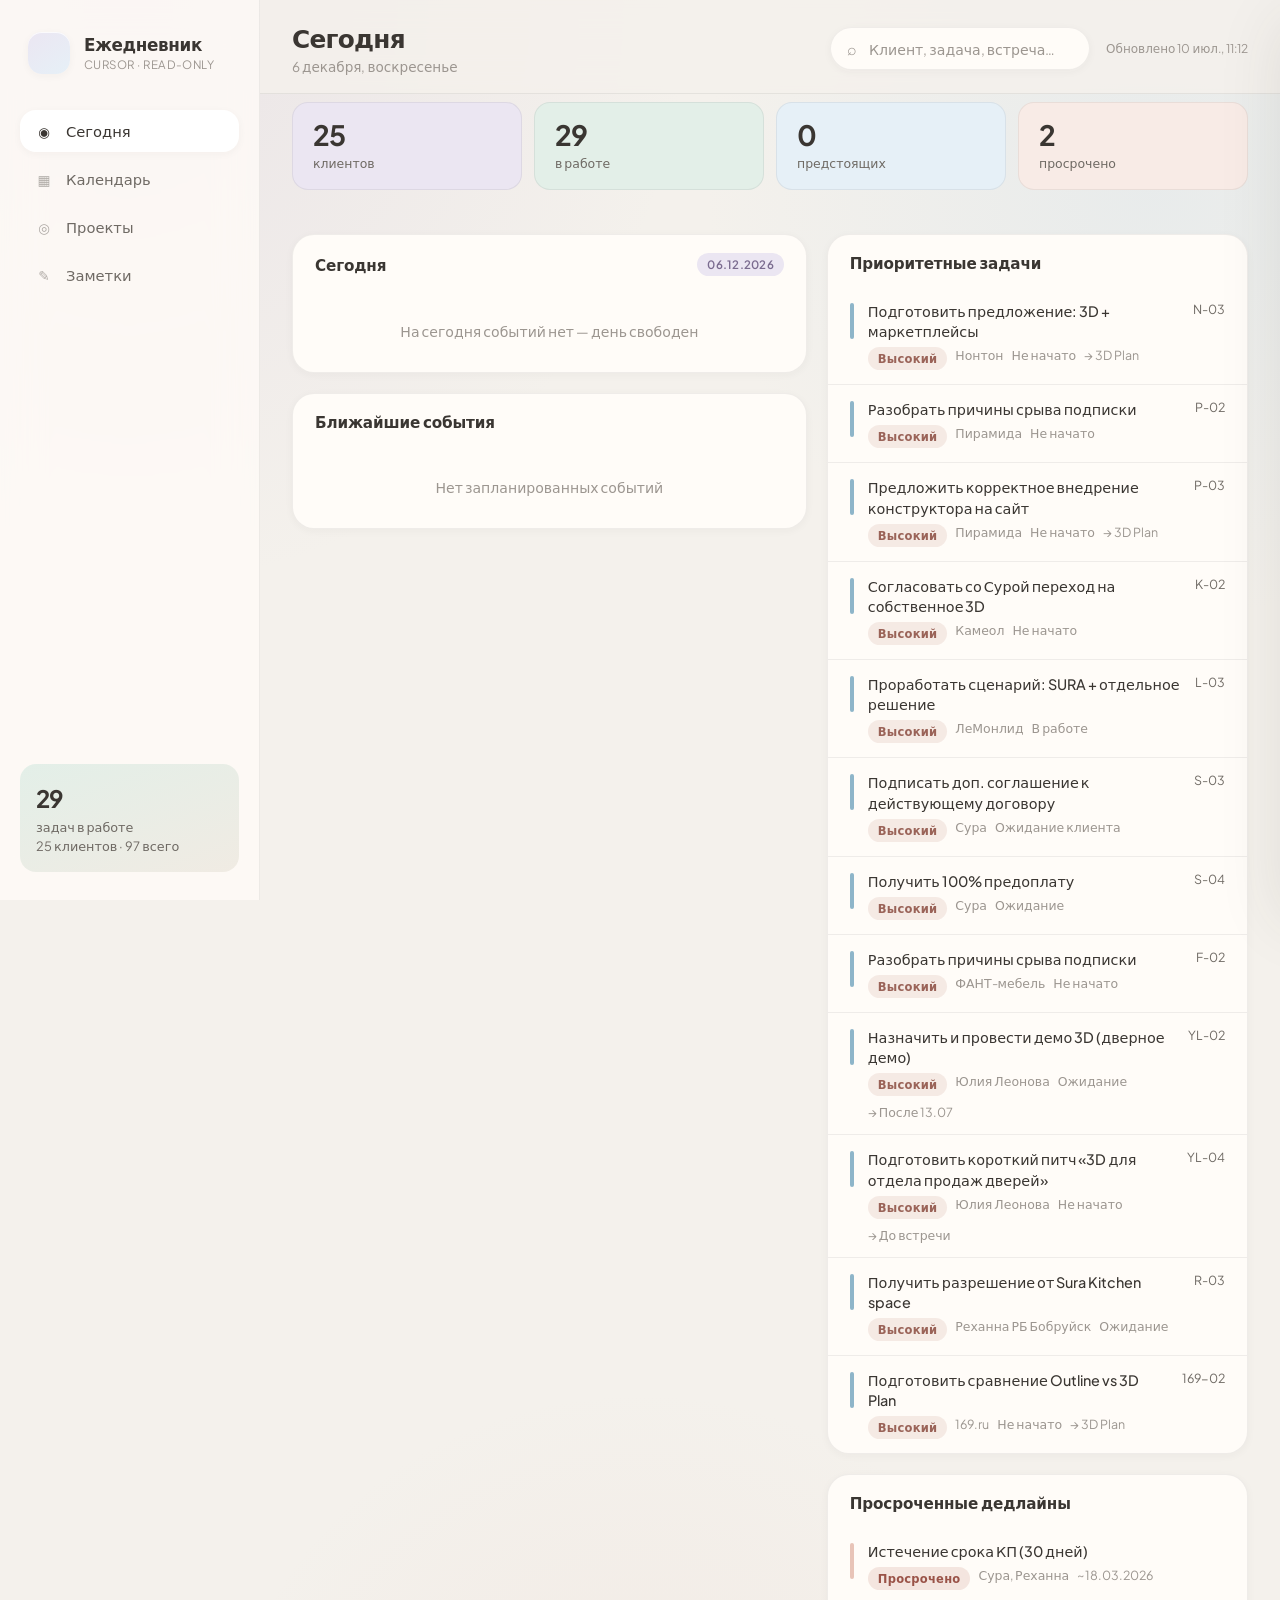
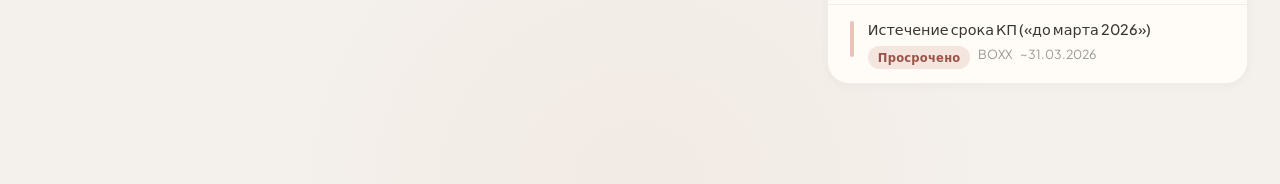
==== web/index.html @ 8e59b4fe "Initial commit: Ежедневник MVP Read-only dashboard for tasks and calendar across CURSOR projects. In" ====
<!DOCTYPE html>
<html lang="ru">
<head>
  <meta charset="UTF-8">
  <meta name="viewport" content="width=device-width, initial-scale=1.0">
  <meta name="description" content="Ежедневник — единый обзор задач и встреч по всем проектам CURSOR">
  <title>Ежедневник</title>
  <link rel="preconnect" href="https://fonts.googleapis.com">
  <link rel="preconnect" href="https://fonts.gstatic.com" crossorigin>
  <link href="https://fonts.googleapis.com/css2?family=Plus+Jakarta+Sans:ital,wght@0,400;0,500;0,600;0,700;1,400&display=swap" rel="stylesheet">
  <link rel="stylesheet" href="styles.css">
</head>
<body>
  <div class="app" id="app">
    <aside class="sidebar" aria-label="Навигация">
      <div class="sidebar__brand">
        <div class="brand-mark" aria-hidden="true"></div>
        <div>
          <p class="brand-title">Ежедневник</p>
          <p class="brand-sub">CURSOR · read-only</p>
        </div>
      </div>

      <nav class="sidebar__nav" id="nav">
        <button class="nav-item is-active" data-view="today">
          <span class="nav-icon" aria-hidden="true">◉</span>
          Сегодня
        </button>
        <button class="nav-item" data-view="calendar">
          <span class="nav-icon" aria-hidden="true">▦</span>
          Календарь
        </button>
        <button class="nav-item" data-view="projects">
          <span class="nav-icon" aria-hidden="true">◎</span>
          Проекты
        </button>
        <button class="nav-item" data-view="notes">
          <span class="nav-icon" aria-hidden="true">✎</span>
          Заметки
        </button>
      </nav>

      <div class="sidebar__stats" id="sidebar-stats"></div>
    </aside>

    <div class="main">
      <header class="topbar">
        <div class="topbar__left">
          <button class="menu-toggle" id="menu-toggle" aria-label="Меню">☰</button>
          <div>
            <h1 class="page-title" id="page-title">Сегодня</h1>
            <p class="page-date" id="page-date"></p>
          </div>
        </div>
        <div class="topbar__right">
          <label class="search" aria-label="Поиск">
            <span class="search-icon" aria-hidden="true">⌕</span>
            <input type="search" id="search" placeholder="Клиент, задача, встреча…" autocomplete="off">
          </label>
          <p class="sync-time" id="sync-time"></p>
        </div>
      </header>

      <main class="content" id="content">
        <div class="loader" id="loader">
          <div class="loader__orb"></div>
          <p>Загружаем планы…</p>
        </div>
      </main>
    </div>

    <nav class="bottom-nav" id="bottom-nav" aria-label="Мобильная навигация">
      <button class="bottom-nav__item is-active" data-view="today">Сегодня</button>
      <button class="bottom-nav__item" data-view="calendar">Календарь</button>
      <button class="bottom-nav__item" data-view="projects">Проекты</button>
      <button class="bottom-nav__item" data-view="notes">Заметки</button>
    </nav>

    <div class="overlay" id="overlay" hidden></div>
    <aside class="drawer" id="drawer" aria-hidden="true">
      <header class="drawer__header">
        <button class="drawer__close" id="drawer-close" aria-label="Закрыть">×</button>
        <div id="drawer-header"></div>
      </header>
      <div class="drawer__body" id="drawer-body"></div>
    </aside>
  </div>

  <script src="app.js" type="module"></script>
</body>
</html>
---- web/styles.css ----
/* Ежедневник — pastel 2026 */

:root {
  --bg: #f4f1ec;
  --bg-soft: #ebe6df;
  --surface: #fffcf8;
  --surface-glass: rgba(255, 252, 248, 0.78);
  --elevated: #ffffff;
  --text: #3a3632;
  --text-secondary: #6f6a64;
  --text-muted: #9c9690;
  --border: rgba(58, 54, 50, 0.08);
  --border-strong: rgba(58, 54, 50, 0.14);
  --shadow-sm: 0 2px 8px rgba(58, 54, 50, 0.04);
  --shadow-md: 0 8px 32px rgba(58, 54, 50, 0.07);
  --shadow-lg: 0 20px 60px rgba(58, 54, 50, 0.1);
  --radius-sm: 10px;
  --radius-md: 16px;
  --radius-lg: 22px;
  --radius-xl: 28px;
  --font: "Plus Jakarta Sans", system-ui, -apple-system, sans-serif;
  --ease: cubic-bezier(0.22, 1, 0.36, 1);
  --duration: 0.35s;

  --sage: #a8c5b5;
  --sage-soft: #e3efe8;
  --lavender: #c5b8d4;
  --lavender-soft: #ebe6f2;
  --peach: #e8c4b8;
  --peach-soft: #f8ebe6;
  --sky: #b8d4e8;
  --sky-soft: #e6f0f7;
  --rose: #d4a8b8;
  --rose-soft: #f5e8ed;
  --sand: #d9cfc0;
  --sand-soft: #f0ebe3;

  --domain-3d: #8eb5c9;
  --domain-provance: #9cb89e;
  --priority-high: #c9958a;
  --priority-mid: #c4b896;
  --priority-low: #a8b5a0;
  --overdue: #c9857a;
  --sidebar-w: 260px;
}

*, *::before, *::after { box-sizing: border-box; }

html {
  font-size: 16px;
  -webkit-font-smoothing: antialiased;
  -moz-osx-font-smoothing: grayscale;
  text-rendering: optimizeLegibility;
}

body {
  margin: 0;
  font-family: var(--font);
  color: var(--text);
  background: var(--bg);
  background-image:
    radial-gradient(ellipse 80% 60% at 10% 0%, rgba(200, 184, 212, 0.22), transparent 55%),
    radial-gradient(ellipse 70% 50% at 90% 10%, rgba(184, 212, 232, 0.2), transparent 50%),
    radial-gradient(ellipse 60% 40% at 50% 100%, rgba(232, 196, 184, 0.15), transparent 55%);
  min-height: 100dvh;
}

button, input { font: inherit; }
button { cursor: pointer; border: none; background: none; color: inherit; }
input { border: none; outline: none; background: transparent; }

.app {
  display: grid;
  grid-template-columns: var(--sidebar-w) 1fr;
  min-height: 100dvh;
}

/* Sidebar */
.sidebar {
  position: sticky;
  top: 0;
  height: 100dvh;
  padding: 28px 20px;
  display: flex;
  flex-direction: column;
  gap: 32px;
  background: var(--surface-glass);
  backdrop-filter: blur(20px) saturate(1.2);
  -webkit-backdrop-filter: blur(20px) saturate(1.2);
  border-right: 1px solid var(--border);
  z-index: 20;
  transition: transform var(--duration) var(--ease);
}

.sidebar__brand {
  display: flex;
  align-items: center;
  gap: 14px;
  padding: 4px 8px;
}

.brand-mark {
  width: 42px;
  height: 42px;
  border-radius: 14px;
  background: linear-gradient(145deg, var(--lavender-soft), var(--sky-soft));
  box-shadow: var(--shadow-sm), inset 0 1px 0 rgba(255,255,255,0.8);
}

.brand-title {
  margin: 0;
  font-size: 1.05rem;
  font-weight: 700;
  letter-spacing: -0.02em;
}

.brand-sub {
  margin: 2px 0 0;
  font-size: 0.72rem;
  color: var(--text-muted);
  letter-spacing: 0.04em;
  text-transform: uppercase;
}

.sidebar__nav {
  display: flex;
  flex-direction: column;
  gap: 6px;
}

.nav-item {
  display: flex;
  align-items: center;
  gap: 12px;
  padding: 12px 14px;
  border-radius: var(--radius-md);
  font-size: 0.92rem;
  font-weight: 500;
  color: var(--text-secondary);
  transition: background var(--duration) var(--ease), color var(--duration) var(--ease), transform 0.2s var(--ease);
}

.nav-item:hover {
  background: rgba(255,255,255,0.55);
  color: var(--text);
}

.nav-item.is-active {
  background: var(--elevated);
  color: var(--text);
  box-shadow: var(--shadow-sm);
}

.nav-icon {
  width: 20px;
  text-align: center;
  opacity: 0.55;
  font-size: 0.85rem;
}

.nav-item.is-active .nav-icon { opacity: 1; }

.sidebar__stats {
  margin-top: auto;
  padding: 16px;
  border-radius: var(--radius-md);
  background: linear-gradient(160deg, var(--sage-soft), var(--sand-soft));
  font-size: 0.8rem;
  line-height: 1.5;
  color: var(--text-secondary);
}

.sidebar__stats strong {
  display: block;
  font-size: 1.5rem;
  font-weight: 700;
  color: var(--text);
  letter-spacing: -0.03em;
  margin-bottom: 2px;
}

/* Main */
.main {
  display: flex;
  flex-direction: column;
  min-width: 0;
}

.topbar {
  position: sticky;
  top: 0;
  z-index: 10;
  display: flex;
  align-items: center;
  justify-content: space-between;
  gap: 20px;
  padding: 22px 32px 18px;
  background: rgba(244, 241, 236, 0.82);
  backdrop-filter: blur(16px);
  -webkit-backdrop-filter: blur(16px);
  border-bottom: 1px solid var(--border);
}

.topbar__left {
  display: flex;
  align-items: center;
  gap: 16px;
}

.menu-toggle {
  display: none;
  width: 40px;
  height: 40px;
  border-radius: var(--radius-sm);
  background: var(--surface);
  box-shadow: var(--shadow-sm);
  font-size: 1.1rem;
}

.page-title {
  margin: 0;
  font-size: 1.55rem;
  font-weight: 700;
  letter-spacing: -0.03em;
}

.page-date {
  margin: 4px 0 0;
  font-size: 0.85rem;
  color: var(--text-muted);
}

.topbar__right {
  display: flex;
  align-items: center;
  gap: 16px;
}

.search {
  display: flex;
  align-items: center;
  gap: 10px;
  padding: 10px 16px;
  min-width: 260px;
  border-radius: 999px;
  background: var(--surface);
  border: 1px solid var(--border);
  box-shadow: var(--shadow-sm);
  transition: border-color var(--duration) var(--ease), box-shadow var(--duration) var(--ease);
}

.search:focus-within {
  border-color: var(--lavender);
  box-shadow: 0 0 0 3px rgba(197, 184, 212, 0.25);
}

.search input {
  width: 100%;
  font-size: 0.88rem;
  color: var(--text);
}

.search input::placeholder { color: var(--text-muted); }

.search-icon {
  color: var(--text-muted);
  font-size: 1rem;
}

.sync-time {
  margin: 0;
  font-size: 0.75rem;
  color: var(--text-muted);
  white-space: nowrap;
}

.content {
  flex: 1;
  padding: 8px 32px 100px;
  animation: fadeIn 0.5s var(--ease);
}

@keyframes fadeIn {
  from { opacity: 0; transform: translateY(8px); }
  to { opacity: 1; transform: translateY(0); }
}

/* Loader */
.loader {
  display: flex;
  flex-direction: column;
  align-items: center;
  justify-content: center;
  gap: 20px;
  min-height: 50vh;
  color: var(--text-muted);
}

.loader__orb {
  width: 48px;
  height: 48px;
  border-radius: 50%;
  background: linear-gradient(135deg, var(--lavender), var(--sky));
  animation: pulse 1.6s var(--ease) infinite;
}

@keyframes pulse {
  0%, 100% { transform: scale(1); opacity: 0.7; }
  50% { transform: scale(1.08); opacity: 1; }
}

/* Grid layouts */
.grid-2 {
  display: grid;
  grid-template-columns: 1.1fr 0.9fr;
  gap: 20px;
}

.grid-3 {
  display: grid;
  grid-template-columns: repeat(3, 1fr);
  gap: 16px;
}

.stack { display: flex; flex-direction: column; gap: 20px; }

/* Cards */
.card {
  background: var(--surface);
  border: 1px solid var(--border);
  border-radius: var(--radius-lg);
  box-shadow: var(--shadow-sm);
  overflow: hidden;
  transition: box-shadow var(--duration) var(--ease), transform var(--duration) var(--ease);
}

.card:hover { box-shadow: var(--shadow-md); }

.card__header {
  display: flex;
  align-items: center;
  justify-content: space-between;
  padding: 18px 22px 14px;
}

.card__title {
  margin: 0;
  font-size: 0.95rem;
  font-weight: 600;
  letter-spacing: -0.01em;
}

.card__body { padding: 0 22px 20px; }

.card__body--flush { padding: 0; }

/* Stat pills */
.stat-row {
  display: flex;
  flex-wrap: wrap;
  gap: 12px;
  margin-bottom: 24px;
}

.stat-pill {
  flex: 1;
  min-width: 140px;
  padding: 18px 20px;
  border-radius: var(--radius-md);
  border: 1px solid var(--border);
  background: var(--surface);
  transition: transform 0.25s var(--ease);
}

.stat-pill:hover { transform: translateY(-2px); }

.stat-pill--sage { background: var(--sage-soft); }
.stat-pill--lavender { background: var(--lavender-soft); }
.stat-pill--peach { background: var(--peach-soft); }
.stat-pill--sky { background: var(--sky-soft); }

.stat-pill__value {
  font-size: 1.75rem;
  font-weight: 700;
  letter-spacing: -0.04em;
  line-height: 1;
}

.stat-pill__label {
  margin-top: 6px;
  font-size: 0.78rem;
  color: var(--text-secondary);
}

/* Badges */
.badge {
  display: inline-flex;
  align-items: center;
  gap: 6px;
  padding: 4px 10px;
  border-radius: 999px;
  font-size: 0.72rem;
  font-weight: 600;
  letter-spacing: 0.02em;
}

.badge--3d { background: rgba(142, 181, 201, 0.2); color: #5a7f94; }
.badge--provance { background: rgba(156, 184, 158, 0.22); color: #5f7d61; }
.badge--high { background: rgba(201, 149, 138, 0.18); color: #9a6358; }
.badge--mid { background: rgba(196, 184, 150, 0.22); color: #7d7355; }
.badge--low { background: rgba(168, 181, 160, 0.22); color: #5f6f59; }
.badge--overdue { background: rgba(201, 133, 122, 0.2); color: #9a5348; }
.badge--event { background: var(--lavender-soft); color: #7a6b8f; }
.badge--reminder { background: var(--peach-soft); color: #9a6f62; }

/* Lists */
.list { list-style: none; margin: 0; padding: 0; }

.list-item {
  display: flex;
  align-items: flex-start;
  gap: 14px;
  padding: 14px 22px;
  border-top: 1px solid var(--border);
  transition: background var(--duration) var(--ease);
  cursor: pointer;
}

.list-item:first-child { border-top: none; }

.list-item:hover { background: rgba(255,255,255,0.6); }

.list-item__stripe {
  width: 4px;
  min-height: 36px;
  border-radius: 4px;
  flex-shrink: 0;
  margin-top: 2px;
}

.stripe--3d { background: var(--domain-3d); }
.stripe--provance { background: var(--domain-provance); }
.stripe--lavender { background: var(--lavender); }
.stripe--peach { background: var(--peach); }

.list-item__main { flex: 1; min-width: 0; }

.list-item__title {
  font-size: 0.9rem;
  font-weight: 500;
  line-height: 1.4;
  margin: 0 0 6px;
}

.list-item__meta {
  display: flex;
  flex-wrap: wrap;
  gap: 8px;
  font-size: 0.78rem;
  color: var(--text-muted);
}

.list-item__aside {
  text-align: right;
  font-size: 0.78rem;
  color: var(--text-secondary);
  white-space: nowrap;
}

.empty {
  padding: 32px 22px;
  text-align: center;
  color: var(--text-muted);
  font-size: 0.88rem;
}

/* Calendar */
.cal-toolbar {
  display: flex;
  align-items: center;
  justify-content: space-between;
  gap: 16px;
  margin-bottom: 20px;
}

.cal-nav {
  display: flex;
  align-items: center;
  gap: 8px;
}

.cal-nav button {
  width: 36px;
  height: 36px;
  border-radius: var(--radius-sm);
  background: var(--surface);
  border: 1px solid var(--border);
  transition: background 0.2s var(--ease);
}

.cal-nav button:hover { background: var(--elevated); }

.cal-period {
  font-weight: 600;
  font-size: 0.95rem;
  min-width: 180px;
  text-align: center;
}

.toggle-group {
  display: flex;
  padding: 4px;
  border-radius: 999px;
  background: var(--bg-soft);
  border: 1px solid var(--border);
}

.toggle-group button {
  padding: 8px 16px;
  border-radius: 999px;
  font-size: 0.82rem;
  font-weight: 500;
  color: var(--text-muted);
  transition: all 0.25s var(--ease);
}

.toggle-group button.is-active {
  background: var(--surface);
  color: var(--text);
  box-shadow: var(--shadow-sm);
}

.week-grid {
  display: grid;
  grid-template-columns: repeat(7, 1fr);
  gap: 10px;
}

.day-col {
  min-height: 200px;
  background: var(--surface);
  border: 1px solid var(--border);
  border-radius: var(--radius-md);
  overflow: hidden;
  transition: box-shadow var(--duration) var(--ease);
}

.day-col.is-today {
  border-color: var(--lavender);
  box-shadow: 0 0 0 2px rgba(197, 184, 212, 0.2);
}

.day-col__head {
  padding: 12px;
  text-align: center;
  border-bottom: 1px solid var(--border);
  background: rgba(255,255,255,0.5);
}

.day-col__dow {
  font-size: 0.7rem;
  text-transform: uppercase;
  letter-spacing: 0.06em;
  color: var(--text-muted);
}

.day-col__num {
  font-size: 1.2rem;
  font-weight: 700;
  margin-top: 2px;
}

.day-col__body {
  padding: 8px;
  display: flex;
  flex-direction: column;
  gap: 6px;
}

.event-chip {
  padding: 8px 10px;
  border-radius: var(--radius-sm);
  font-size: 0.72rem;
  line-height: 1.35;
  border-left: 3px solid var(--lavender);
  background: var(--lavender-soft);
  cursor: pointer;
  transition: transform 0.2s var(--ease);
}

.event-chip:hover { transform: scale(1.02); }

.event-chip--reminder { border-left-color: var(--peach); background: var(--peach-soft); }
.event-chip--deadline { border-left-color: var(--overdue); background: var(--rose-soft); }

.event-chip__client { font-weight: 600; margin-bottom: 2px; }
.event-chip__title { color: var(--text-secondary); }

.month-grid {
  display: grid;
  grid-template-columns: repeat(7, 1fr);
  gap: 6px;
}

.month-dow {
  text-align: center;
  font-size: 0.72rem;
  font-weight: 600;
  color: var(--text-muted);
  padding: 8px;
  text-transform: uppercase;
  letter-spacing: 0.05em;
}

.month-cell {
  aspect-ratio: 1;
  min-height: 72px;
  padding: 8px;
  border-radius: var(--radius-sm);
  background: var(--surface);
  border: 1px solid transparent;
  transition: background 0.2s var(--ease);
}

.month-cell:hover { background: var(--elevated); border-color: var(--border); }
.month-cell.is-today { background: var(--lavender-soft); border-color: var(--lavender); }
.month-cell.is-other { opacity: 0.35; }

.month-cell__num {
  font-size: 0.82rem;
  font-weight: 600;
  margin-bottom: 4px;
}

.month-cell__dots {
  display: flex;
  gap: 3px;
  flex-wrap: wrap;
}

.dot {
  width: 6px;
  height: 6px;
  border-radius: 50%;
  background: var(--lavender);
}

.dot--event { background: var(--lavender); }
.dot--deadline { background: var(--overdue); }
.dot--reminder { background: var(--peach); }

/* Projects */
.filters {
  display: flex;
  flex-wrap: wrap;
  gap: 8px;
  margin-bottom: 20px;
}

.filter-btn {
  padding: 8px 16px;
  border-radius: 999px;
  font-size: 0.82rem;
  font-weight: 500;
  color: var(--text-secondary);
  background: var(--surface);
  border: 1px solid var(--border);
  transition: all 0.25s var(--ease);
}

.filter-btn:hover { border-color: var(--border-strong); }
.filter-btn.is-active {
  background: var(--text);
  color: var(--surface);
  border-color: var(--text);
}

.project-grid {
  display: grid;
  grid-template-columns: repeat(auto-fill, minmax(280px, 1fr));
  gap: 16px;
}

.project-card {
  padding: 20px;
  background: var(--surface);
  border: 1px solid var(--border);
  border-radius: var(--radius-lg);
  cursor: pointer;
  transition: transform var(--duration) var(--ease), box-shadow var(--duration) var(--ease);
}

.project-card:hover {
  transform: translateY(-3px);
  box-shadow: var(--shadow-md);
}

.project-card__top {
  display: flex;
  align-items: flex-start;
  justify-content: space-between;
  gap: 12px;
  margin-bottom: 14px;
}

.project-card__name {
  margin: 0;
  font-size: 1rem;
  font-weight: 600;
  letter-spacing: -0.02em;
}

.project-card__counts {
  display: flex;
  gap: 16px;
  font-size: 0.8rem;
  color: var(--text-secondary);
}

.project-card__counts span strong {
  display: block;
  font-size: 1.1rem;
  color: var(--text);
}

.progress-bar {
  height: 4px;
  border-radius: 4px;
  background: var(--bg-soft);
  overflow: hidden;
  margin-top: 14px;
}

.progress-bar__fill {
  height: 100%;
  border-radius: 4px;
  background: linear-gradient(90deg, var(--sage), var(--sky));
  transition: width 0.6s var(--ease);
}

/* Table */
.table-wrap { overflow-x: auto; }

table {
  width: 100%;
  border-collapse: collapse;
  font-size: 0.85rem;
}

th {
  text-align: left;
  padding: 12px 22px;
  font-size: 0.72rem;
  font-weight: 600;
  text-transform: uppercase;
  letter-spacing: 0.05em;
  color: var(--text-muted);
  background: rgba(255,255,255,0.4);
  border-bottom: 1px solid var(--border);
  position: sticky;
  top: 0;
}

td {
  padding: 12px 22px;
  border-bottom: 1px solid var(--border);
  vertical-align: middle;
}

tr:hover td { background: rgba(255,255,255,0.45); }

/* Notes placeholder */
.notes-hero {
  max-width: 520px;
  margin: 60px auto;
  text-align: center;
  padding: 48px 32px;
  background: var(--surface);
  border-radius: var(--radius-xl);
  border: 1px solid var(--border);
  box-shadow: var(--shadow-md);
}

.notes-hero__icon {
  width: 64px;
  height: 64px;
  margin: 0 auto 20px;
  border-radius: 20px;
  background: linear-gradient(145deg, var(--peach-soft), var(--lavender-soft));
  display: flex;
  align-items: center;
  justify-content: center;
  font-size: 1.5rem;
}

.notes-hero h2 {
  margin: 0 0 10px;
  font-size: 1.25rem;
  font-weight: 700;
}

.notes-hero p {
  margin: 0;
  color: var(--text-secondary);
  font-size: 0.9rem;
  line-height: 1.6;
}

/* Drawer */
.overlay {
  position: fixed;
  inset: 0;
  background: rgba(58, 54, 50, 0.25);
  backdrop-filter: blur(4px);
  z-index: 40;
  opacity: 0;
  transition: opacity var(--duration) var(--ease);
}

.overlay.is-visible { opacity: 1; }

.drawer {
  position: fixed;
  top: 0;
  right: 0;
  width: min(480px, 100vw);
  height: 100dvh;
  background: var(--surface);
  border-left: 1px solid var(--border);
  box-shadow: var(--shadow-lg);
  z-index: 50;
  transform: translateX(100%);
  transition: transform var(--duration) var(--ease);
  display: flex;
  flex-direction: column;
}

.drawer.is-open { transform: translateX(0); }

.drawer__header {
  padding: 24px 24px 16px;
  border-bottom: 1px solid var(--border);
  position: relative;
}

.drawer__close {
  position: absolute;
  top: 16px;
  right: 16px;
  width: 36px;
  height: 36px;
  border-radius: var(--radius-sm);
  background: var(--bg-soft);
  font-size: 1.4rem;
  line-height: 1;
  color: var(--text-secondary);
  transition: background 0.2s;
}

.drawer__close:hover { background: var(--bg); }

.drawer__body {
  flex: 1;
  overflow-y: auto;
  padding: 20px 24px 32px;
}

.drawer h2 {
  margin: 0 0 6px;
  font-size: 1.35rem;
  font-weight: 700;
  letter-spacing: -0.02em;
  padding-right: 40px;
}

.drawer__section {
  margin-top: 24px;
}

.drawer__section h3 {
  margin: 0 0 12px;
  font-size: 0.78rem;
  font-weight: 600;
  text-transform: uppercase;
  letter-spacing: 0.06em;
  color: var(--text-muted);
}

.drawer__path {
  font-size: 0.75rem;
  color: var(--text-muted);
  word-break: break-all;
  margin-top: 8px;
  padding: 10px 12px;
  background: var(--bg-soft);
  border-radius: var(--radius-sm);
}

/* Bottom nav */
.bottom-nav {
  display: none;
  position: fixed;
  bottom: 0;
  left: 0;
  right: 0;
  padding: 8px 12px calc(8px + env(safe-area-inset-bottom));
  background: var(--surface-glass);
  backdrop-filter: blur(20px);
  border-top: 1px solid var(--border);
  z-index: 30;
  justify-content: space-around;
  gap: 4px;
}

.bottom-nav__item {
  flex: 1;
  padding: 10px 4px;
  font-size: 0.72rem;
  font-weight: 500;
  color: var(--text-muted);
  border-radius: var(--radius-sm);
  transition: color 0.2s, background 0.2s;
}

.bottom-nav__item.is-active {
  color: var(--text);
  background: rgba(255,255,255,0.6);
}

/* Error state */
.error-box {
  max-width: 480px;
  margin: 80px auto;
  padding: 32px;
  text-align: center;
  background: var(--peach-soft);
  border-radius: var(--radius-lg);
  border: 1px solid rgba(201, 149, 138, 0.3);
}

.error-box code {
  display: block;
  margin-top: 16px;
  padding: 12px;
  background: var(--surface);
  border-radius: var(--radius-sm);
  font-size: 0.8rem;
  text-align: left;
  overflow-x: auto;
}

/* Responsive */
@media (max-width: 1100px) {
  .grid-2, .grid-3 { grid-template-columns: 1fr; }
}

@media (max-width: 900px) {
  .app { grid-template-columns: 1fr; }

  .sidebar {
    position: fixed;
    left: 0;
    width: var(--sidebar-w);
    transform: translateX(-100%);
    box-shadow: var(--shadow-lg);
  }

  .sidebar.is-open { transform: translateX(0); }

  .menu-toggle { display: flex; align-items: center; justify-content: center; }

  .topbar { padding: 16px 20px; }
  .content { padding: 8px 20px 100px; }

  .search { min-width: 0; flex: 1; }
  .sync-time { display: none; }

  .bottom-nav { display: flex; }

  .week-grid { grid-template-columns: 1fr; }
  .day-col { min-height: auto; }
}

@media (max-width: 600px) {
  .stat-row { flex-direction: column; }
  .stat-pill { min-width: 0; }
  .topbar__right { flex: 1; }
  .page-title { font-size: 1.25rem; }
}
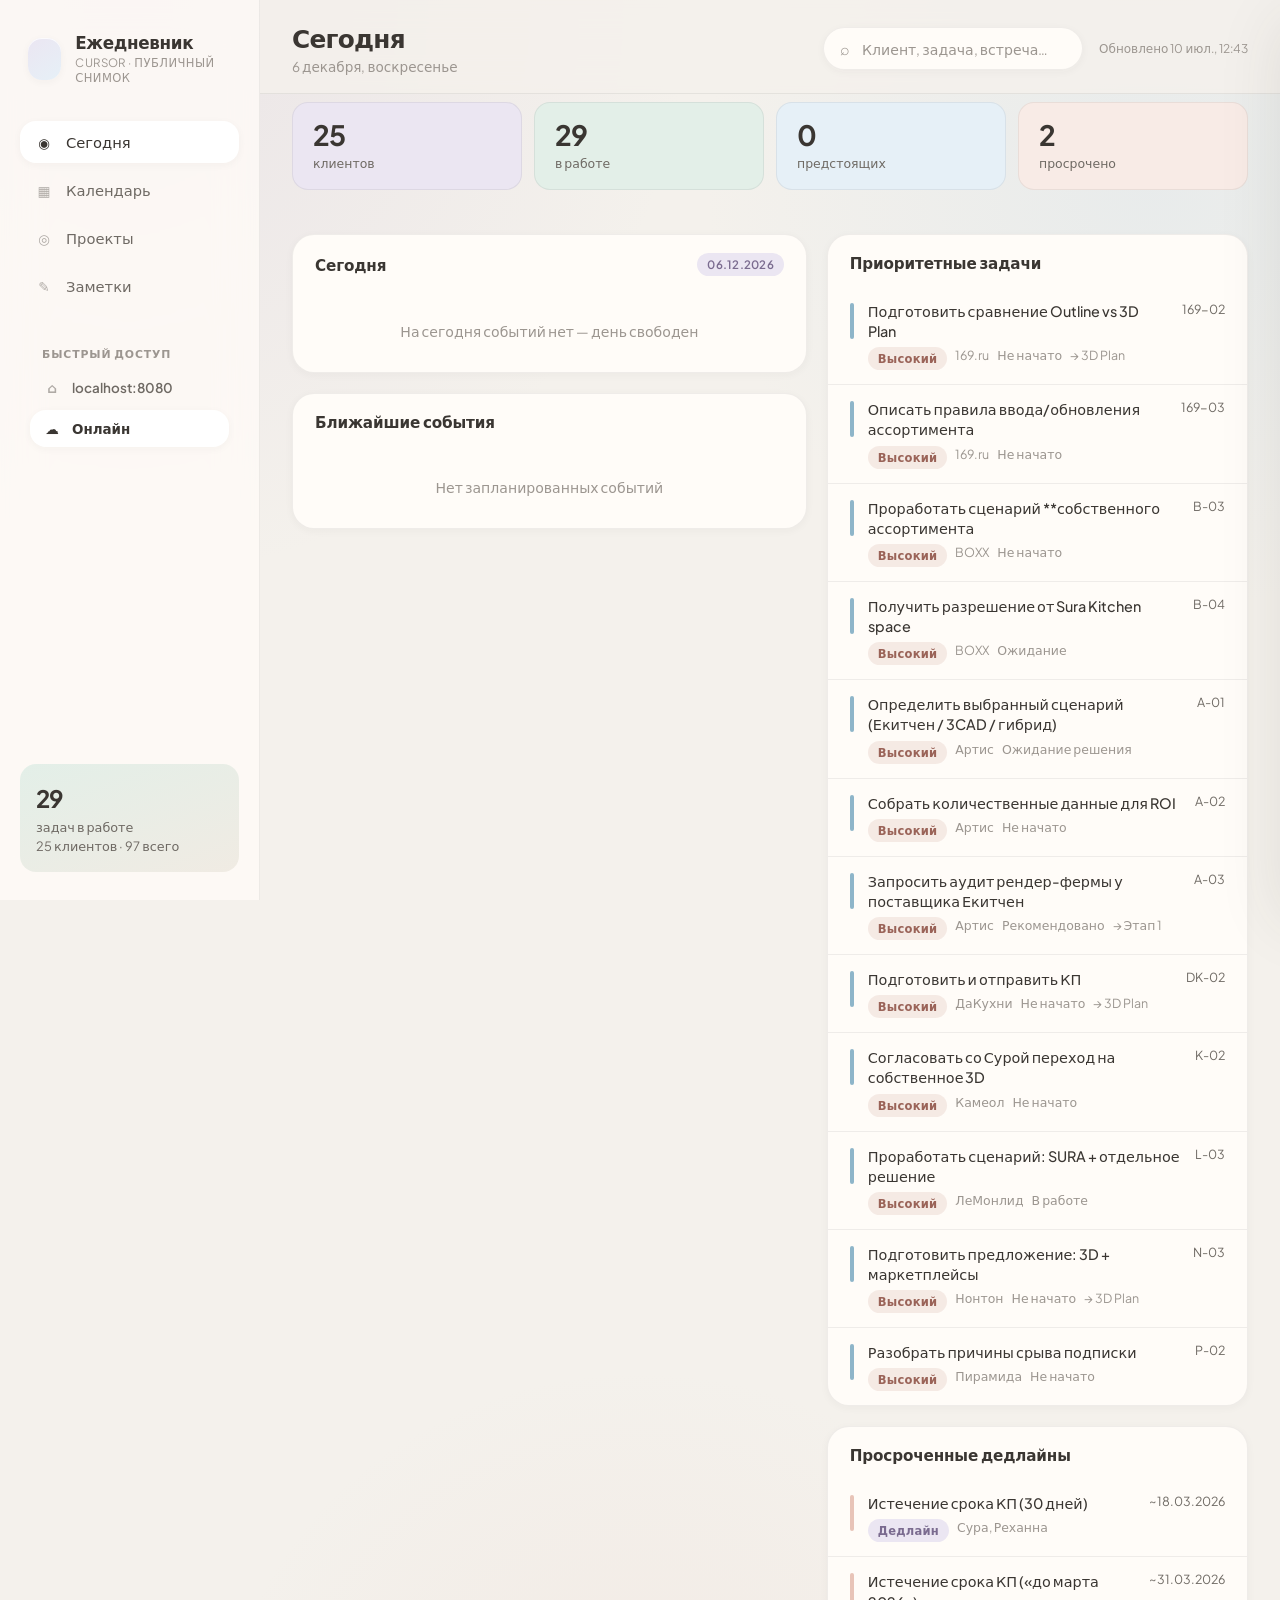
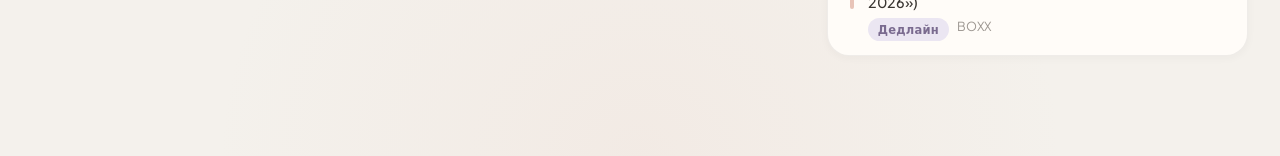
==== commit 0088651b: "sync: refresh planner data and add quick access links" ====
--- a/web/index.html
+++ b/web/index.html
@@ -39,6 +39,18 @@
           Заметки
         </button>
       </nav>
+
+      <div class="sidebar__quick" aria-label="Быстрый доступ">
+        <p class="sidebar__quick-title">Быстрый доступ</p>
+        <a href="http://localhost:8080/" class="quick-link" data-quick="local" title="Локальный сервер с записью событий">
+          <span class="quick-link__icon" aria-hidden="true">⌂</span>
+          localhost:8080
+        </a>
+        <a href="https://vilyasante-cpu.github.io/ezhednevnik/" class="quick-link" data-quick="public" title="Публичный снимок на GitHub Pages">
+          <span class="quick-link__icon" aria-hidden="true">☁</span>
+          Онлайн
+        </a>
+      </div>
 
       <div class="sidebar__stats" id="sidebar-stats"></div>
     </aside>
--- a/web/styles.css
+++ b/web/styles.css
@@ -160,6 +160,54 @@
 
 .nav-item.is-active .nav-icon { opacity: 1; }
 
+.sidebar__quick {
+  margin-top: 8px;
+  padding: 0 10px;
+}
+
+.sidebar__quick-title {
+  margin: 0 0 8px 12px;
+  font-size: 0.68rem;
+  font-weight: 700;
+  letter-spacing: 0.08em;
+  text-transform: uppercase;
+  color: var(--text-muted);
+}
+
+.quick-link {
+  display: flex;
+  align-items: center;
+  gap: 10px;
+  padding: 10px 12px;
+  margin-bottom: 4px;
+  border-radius: var(--radius-md);
+  font-size: 0.84rem;
+  font-weight: 600;
+  color: var(--text-secondary);
+  text-decoration: none;
+  transition: background var(--duration) var(--ease), color var(--duration) var(--ease);
+}
+
+.quick-link:hover {
+  background: rgba(255, 255, 255, 0.55);
+  color: var(--text);
+}
+
+.quick-link.is-active {
+  background: var(--elevated);
+  color: var(--text);
+  box-shadow: var(--shadow-sm);
+}
+
+.quick-link__icon {
+  width: 20px;
+  text-align: center;
+  opacity: 0.55;
+  font-size: 0.85rem;
+}
+
+.quick-link.is-active .quick-link__icon { opacity: 1; }
+
 .sidebar__stats {
   margin-top: auto;
   padding: 16px;
@@ -412,6 +460,42 @@
 .badge--overdue { background: rgba(201, 133, 122, 0.2); color: #9a5348; }
 .badge--event { background: var(--lavender-soft); color: #7a6b8f; }
 .badge--reminder { background: var(--peach-soft); color: #9a6f62; }
+.badge--sage { background: rgba(168, 197, 181, 0.25); color: #4a6b58; }
+.badge--lavender { background: var(--lavender-soft); color: #7a6b8f; }
+.badge--sky { background: rgba(142, 181, 201, 0.22); color: #5a7f94; }
+
+.status-sections {
+  display: flex;
+  flex-direction: column;
+  gap: 28px;
+}
+
+.status-section__head {
+  display: flex;
+  align-items: center;
+  gap: 12px;
+  margin-bottom: 14px;
+}
+
+.status-section__title {
+  margin: 0;
+  font-size: 1.05rem;
+  font-weight: 700;
+  letter-spacing: -0.02em;
+}
+
+.status-section__count {
+  font-size: 0.78rem;
+  font-weight: 600;
+  color: var(--text-muted);
+  padding: 4px 10px;
+  border-radius: 999px;
+  background: var(--bg-soft);
+}
+
+.project-card__meta {
+  margin-bottom: 12px;
+}
 
 /* Lists */
 .list { list-style: none; margin: 0; padding: 0; }
@@ -592,6 +676,13 @@
 
 .event-chip--reminder { border-left-color: var(--peach); background: var(--peach-soft); }
 .event-chip--deadline { border-left-color: var(--overdue); background: var(--rose-soft); }
+.event-chip.is-closed,
+.list-item.is-closed .list-item__title,
+.drawer h2.is-closed,
+.detail-list__row.is-closed dd {
+  text-decoration: line-through;
+  opacity: 0.72;
+}
 
 .event-chip__client { font-weight: 600; margin-bottom: 2px; }
 .event-chip__title { color: var(--text-secondary); }
@@ -894,6 +985,94 @@
   padding: 10px 12px;
   background: var(--bg-soft);
   border-radius: var(--radius-sm);
+}
+
+.drawer-link {
+  display: block;
+  width: 100%;
+  padding: 12px 16px;
+  border-radius: var(--radius-md);
+  background: var(--lavender-soft);
+  border: 1px solid rgba(197, 184, 212, 0.35);
+  font-size: 0.88rem;
+  font-weight: 500;
+  text-align: left;
+  transition: background 0.2s var(--ease);
+}
+
+.drawer-link:hover { background: var(--elevated); }
+
+.btn-close-event {
+  width: 100%;
+  padding: 12px 16px;
+  border: none;
+  border-radius: 12px;
+  background: var(--lavender-soft);
+  color: #5f4f72;
+  font-family: var(--font);
+  font-size: 0.92rem;
+  font-weight: 600;
+  cursor: pointer;
+  transition: background var(--duration) var(--ease), opacity var(--duration) var(--ease);
+}
+
+.btn-close-event:hover:not(:disabled) { background: var(--lavender); color: #fff; }
+.btn-close-event:disabled { opacity: 0.6; cursor: wait; }
+
+.drawer__hint {
+  margin: 10px 0 0;
+  font-size: 0.78rem;
+  line-height: 1.45;
+  color: var(--text-muted);
+}
+
+.drawer__hint code {
+  font-size: 0.76rem;
+  padding: 2px 6px;
+  border-radius: 6px;
+  background: var(--bg-soft);
+}
+
+.detail-list {
+  margin: 0;
+  display: flex;
+  flex-direction: column;
+  gap: 12px;
+}
+
+.detail-list__row {
+  display: grid;
+  grid-template-columns: 100px 1fr;
+  gap: 12px;
+  padding-bottom: 12px;
+  border-bottom: 1px solid var(--border);
+}
+
+.detail-list__row:last-child { border-bottom: none; padding-bottom: 0; }
+
+.detail-list dt {
+  margin: 0;
+  font-size: 0.78rem;
+  font-weight: 600;
+  color: var(--text-muted);
+  text-transform: uppercase;
+  letter-spacing: 0.04em;
+}
+
+.detail-list dd {
+  margin: 0;
+  font-size: 0.9rem;
+  line-height: 1.45;
+}
+
+.privacy-banner {
+  margin: 0 0 16px;
+  padding: 12px 18px;
+  border-radius: var(--radius-md);
+  background: var(--lavender-soft);
+  color: var(--text-secondary);
+  font-size: 0.85rem;
+  border: 1px solid rgba(197, 184, 212, 0.35);
 }
 
 /* Bottom nav */
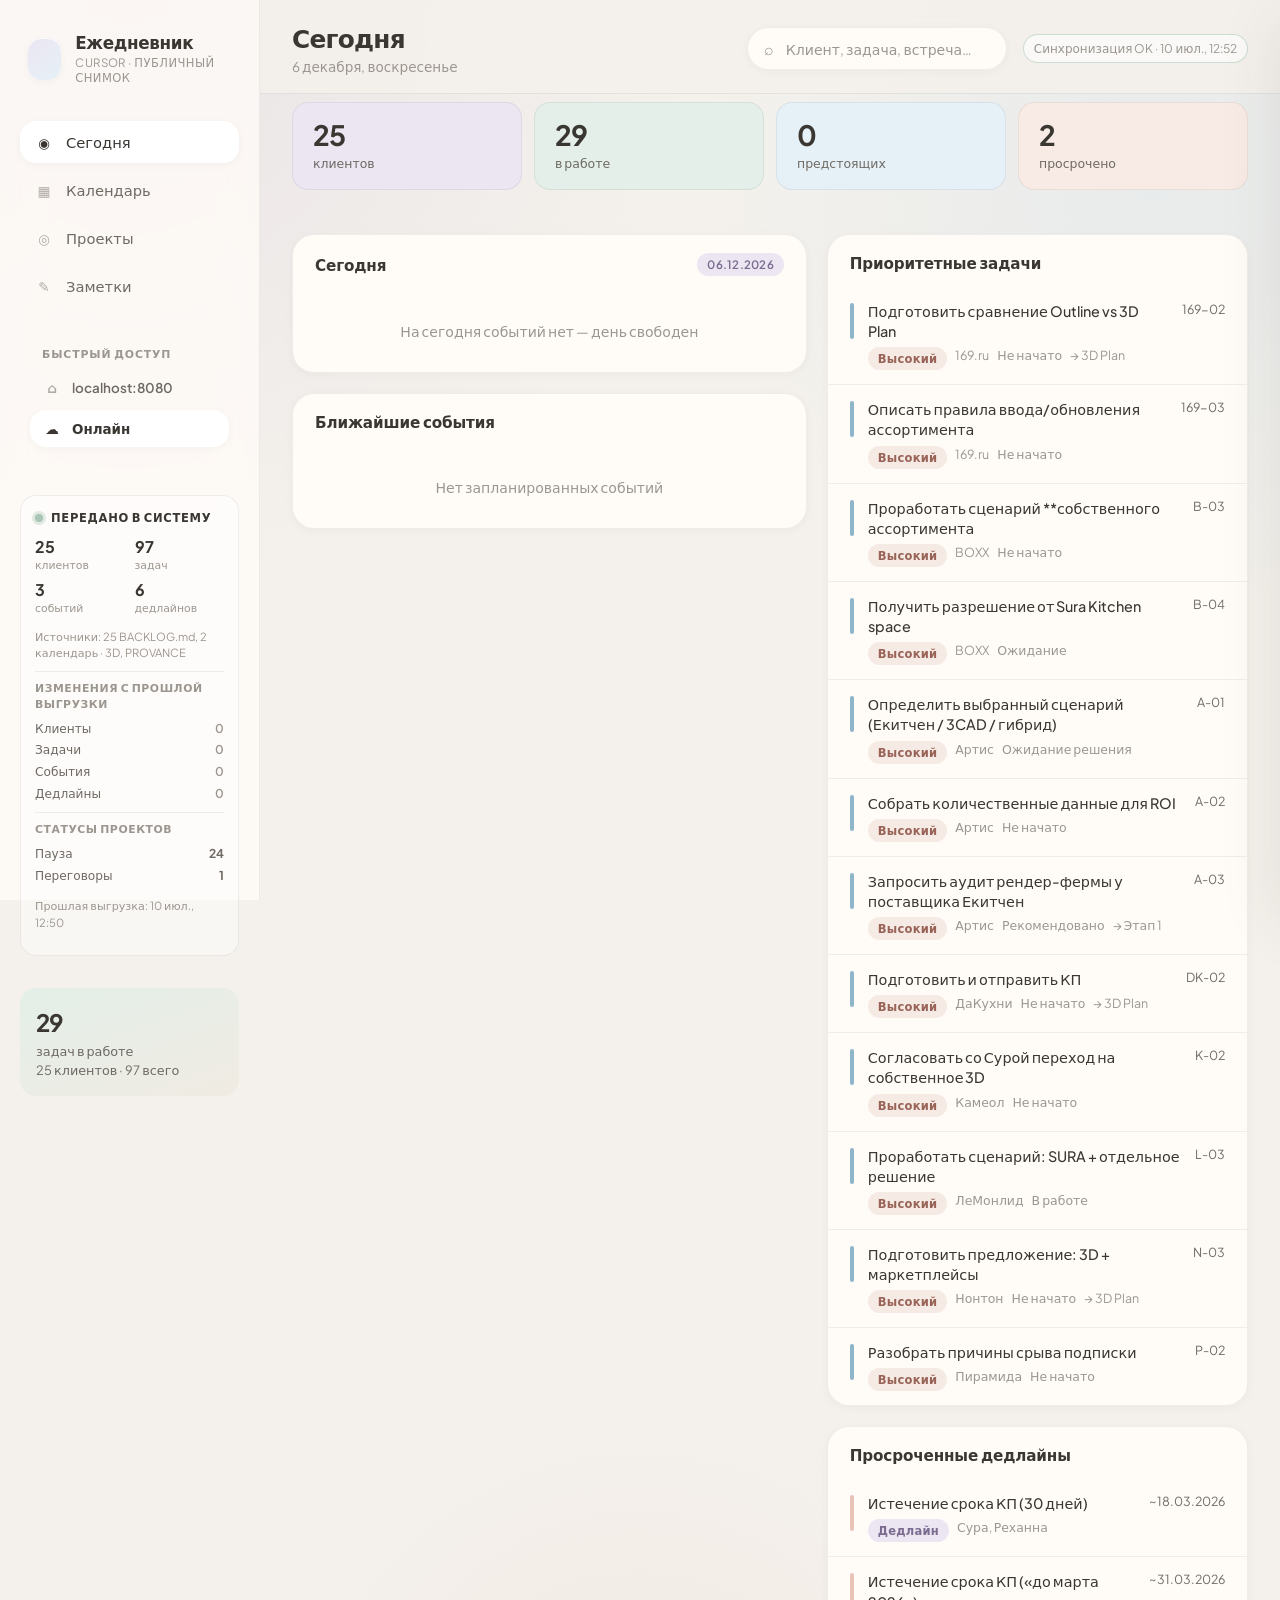
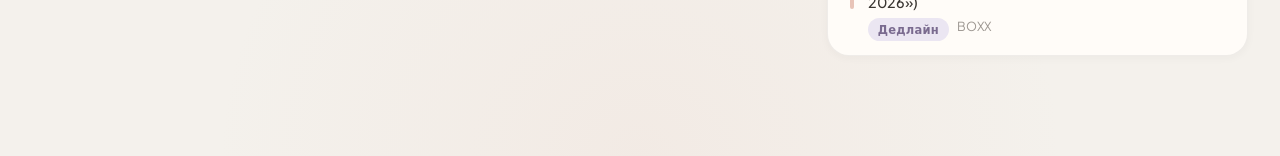
==== commit f003b63b: "sync: align public planner snapshot with local data" ====
--- a/web/index.html
+++ b/web/index.html
@@ -52,6 +52,8 @@
         </a>
       </div>
 
+      <div class="sidebar__sync" id="sidebar-sync" hidden></div>
+
       <div class="sidebar__stats" id="sidebar-stats"></div>
     </aside>
 
@@ -69,7 +71,7 @@
             <span class="search-icon" aria-hidden="true">⌕</span>
             <input type="search" id="search" placeholder="Клиент, задача, встреча…" autocomplete="off">
           </label>
-          <p class="sync-time" id="sync-time"></p>
+          <button type="button" class="sync-time" id="sync-time" title="Отчёт синхронизации"></button>
         </div>
       </header>
 
--- a/web/styles.css
+++ b/web/styles.css
@@ -227,6 +227,104 @@
   margin-bottom: 2px;
 }
 
+.sidebar__sync {
+  margin-top: 12px;
+  padding: 14px;
+  border-radius: var(--radius-md);
+  background: rgba(255, 255, 255, 0.45);
+  border: 1px solid var(--border);
+  font-size: 0.76rem;
+  line-height: 1.45;
+  color: var(--text-secondary);
+}
+
+.sync-panel__head {
+  display: flex;
+  align-items: center;
+  gap: 8px;
+  margin-bottom: 10px;
+}
+
+.sync-panel__status {
+  width: 8px;
+  height: 8px;
+  border-radius: 50%;
+  background: var(--sage);
+  box-shadow: 0 0 0 3px rgba(168, 197, 181, 0.35);
+  flex-shrink: 0;
+}
+
+.sync-panel__title {
+  margin: 0;
+  font-size: 0.72rem;
+  font-weight: 700;
+  letter-spacing: 0.06em;
+  text-transform: uppercase;
+  color: var(--text);
+}
+
+.sync-panel__grid {
+  display: grid;
+  grid-template-columns: 1fr 1fr;
+  gap: 6px 10px;
+  margin-bottom: 10px;
+}
+
+.sync-panel__metric strong {
+  display: block;
+  font-size: 1rem;
+  font-weight: 700;
+  color: var(--text);
+  line-height: 1.2;
+}
+
+.sync-panel__metric span {
+  font-size: 0.68rem;
+  color: var(--text-muted);
+}
+
+.sync-panel__section {
+  margin-top: 8px;
+  padding-top: 8px;
+  border-top: 1px solid var(--border);
+}
+
+.sync-panel__section h4 {
+  margin: 0 0 6px;
+  font-size: 0.68rem;
+  font-weight: 700;
+  text-transform: uppercase;
+  letter-spacing: 0.05em;
+  color: var(--text-muted);
+}
+
+.sync-panel__list {
+  margin: 0;
+  padding: 0;
+  list-style: none;
+}
+
+.sync-panel__list li {
+  display: flex;
+  justify-content: space-between;
+  gap: 8px;
+  padding: 2px 0;
+}
+
+.sync-panel__delta {
+  font-weight: 600;
+  color: var(--text-muted);
+}
+
+.sync-panel__delta.is-up { color: #5f7d61; }
+.sync-panel__delta.is-down { color: #9a5348; }
+.sync-panel__delta.is-same { color: var(--text-muted); }
+
+.sync-panel__sources {
+  font-size: 0.7rem;
+  color: var(--text-muted);
+}
+
 /* Main */
 .main {
   display: flex;
@@ -317,10 +415,24 @@
 
 .sync-time {
   margin: 0;
+  padding: 6px 10px;
+  border: 1px solid var(--border);
+  border-radius: 999px;
+  background: rgba(255, 255, 255, 0.55);
+  font-family: var(--font);
   font-size: 0.75rem;
   color: var(--text-muted);
   white-space: nowrap;
-}
+  cursor: pointer;
+  transition: background var(--duration) var(--ease), color var(--duration) var(--ease);
+}
+
+.sync-time:hover {
+  background: var(--elevated);
+  color: var(--text);
+}
+
+.sync-time.is-ok { border-color: rgba(168, 197, 181, 0.55); }
 
 .content {
   flex: 1;
